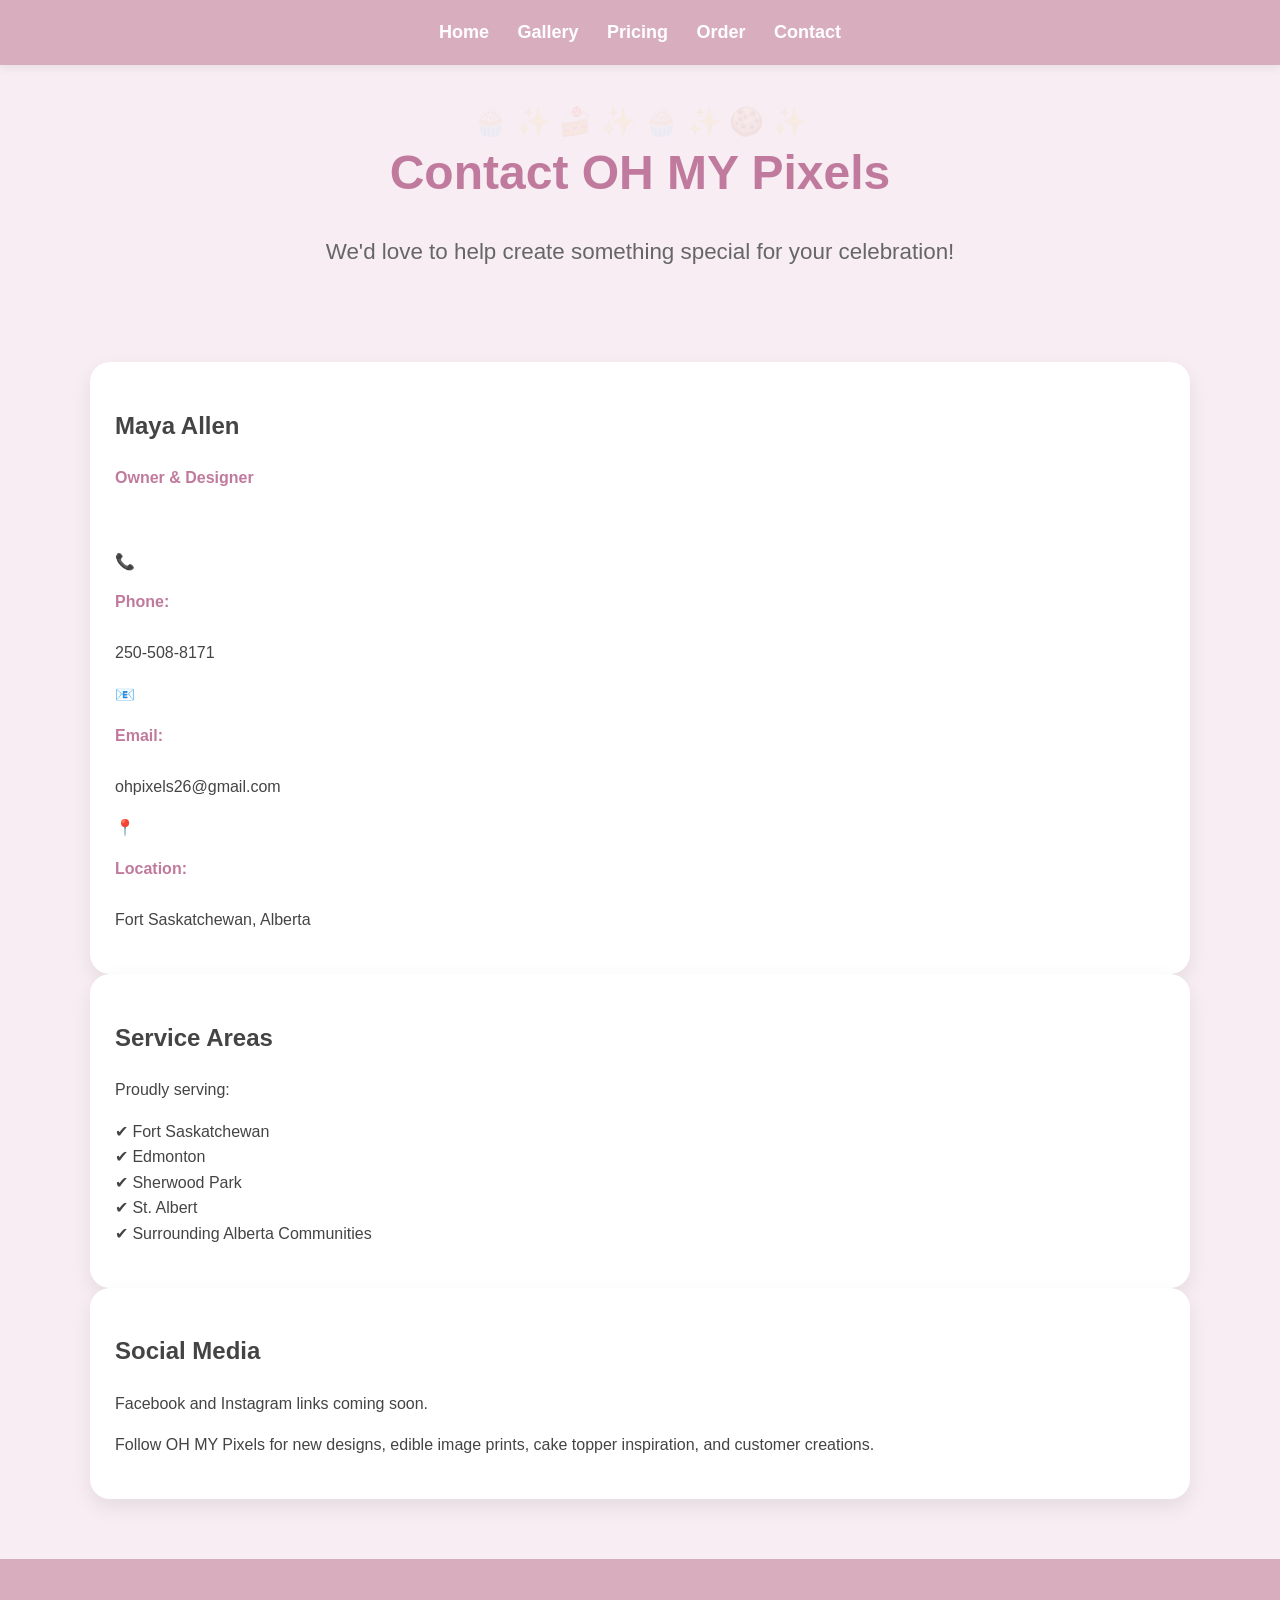
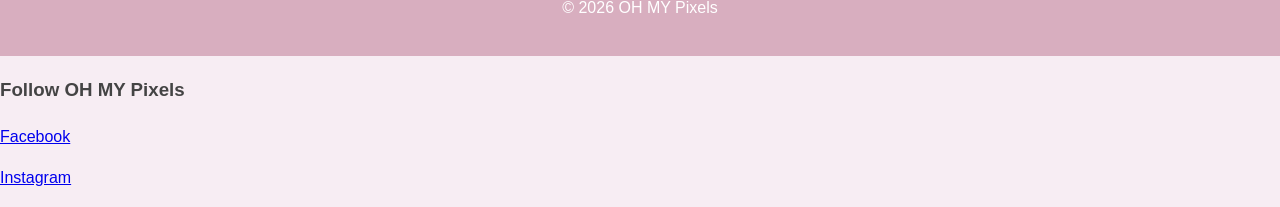
==== contact.html @ 07df61c0 "Update contact.html" ====
<!DOCTYPE html>
<html lang="en">
<head>
    <meta charset="UTF-8">
    <meta name="viewport" content="width=device-width, initial-scale=1.0">
    <title>Contact - OH MY Pixels</title>
    <link rel="stylesheet" href="style.css">
</head>
<body>

<nav>
    <a href="index.html">Home</a>
    <a href="gallery.html">Gallery</a>
    <a href="pricing.html">Pricing</a>
    <a href="order.html">Order</a>
    <a href="contact.html">Contact</a>
</nav>

<header>
    <h1>Contact OH MY Pixels</h1>
    <p>We'd love to help create something special for your celebration!</p>
</header>

<div class="container">

    <div class="card">

        <h2>Maya Allen</h2>
        <p><strong>Owner & Designer</strong></p>

        <br>

        <p>📞 <strong>Phone:</strong><br>
        250-508-8171</p>

        <p>📧 <strong>Email:</strong><br>
        ohpixels26@gmail.com</p>

        <p>📍 <strong>Location:</strong><br>
        Fort Saskatchewan, Alberta</p>

    </div>

    <div class="card">

        <h2>Service Areas</h2>

        <p>
            Proudly serving:
        </p>

        <ul style="list-style:none; padding:0;">
            <li>✔ Fort Saskatchewan</li>
            <li>✔ Edmonton</li>
            <li>✔ Sherwood Park</li>
            <li>✔ St. Albert</li>
            <li>✔ Surrounding Alberta Communities</li>
        </ul>

    </div>

    <div class="card">

        <h2>Social Media</h2>

        <p>
            Facebook and Instagram links coming soon.
        </p>

        <p>
            Follow OH MY Pixels for new designs, edible image prints,
            cake topper inspiration, and customer creations.
        </p>

    </div>

</div>

<footer>
    <p>© 2026 OH MY Pixels</p>
</footer>

</body>
</html>
<h3>Follow OH MY Pixels</h3>

<p>
<a href="https://facebook.com/yourpage" target="_blank">Facebook</a>
</p>

<p>
<a href="https://instagram.com/yourpage" target="_blank">Instagram</a>
</p>
---- style.css ----
body {
    margin: 0;
    font-family: Arial, sans-serif;
    background: #f7edf3;
    color: #444;
    line-height: 1.6;
}

/* Floating background decorations */

body::before {
    content: "🧁 ✨ 🍰 ✨ 🧁 ✨ 🍪 ✨";
    position: fixed;
    top: 100px;
    left: 0;
    width: 100%;
    font-size: 28px;
    opacity: 0.08;
    text-align: center;
    pointer-events: none;
    z-index: -1;
}

body::after {
    content: "✨ 🍩 ✨ 🎂 ✨ 🧁 ✨";
    position: fixed;
    bottom: 100px;
    left: 0;
    width: 100%;
    font-size: 28px;
    opacity: 0.08;
    text-align: center;
    pointer-events: none;
    z-index: -1;
}

/* Navigation */

nav {
    background: #d8aebf;
    text-align: center;
    padding: 18px;
    position: sticky;
    top: 0;
    z-index: 1000;
    box-shadow: 0 2px 10px rgba(0,0,0,0.08);
}

nav a {
    color: white;
    text-decoration: none;
    margin: 0 12px;
    font-weight: bold;
    font-size: 18px;
}

nav a:hover {
    opacity: 0.8;
}

/* Header */

header {
    text-align: center;
    padding: 50px 20px;
}

.logo {
    width: 240px;
    max-width: 90%;
    border-radius: 25px;
}

header h1 {
    color: #c07a9d;
    font-size: 3rem;
    margin-top: 20px;
    margin-bottom: 10px;
}

header p {
    font-size: 1.4rem;
    color: #666;
}

/* Layout */

.container {
    max-width: 1100px;
    margin: auto;
    padding: 20px;
}

/* Hero */

.hero {
    background: rgba(255,255,255,0.85);
    border-radius: 25px;
    padding: 40px;
    text-align: center;
    margin-bottom: 40px;
    box-shadow: 0 8px 20px rgba(0,0,0,0.08);
}

.hero h2 {
    color: #c07a9d;
    font-size: 2.4rem;
}

.hero p {
    font-size: 1.1rem;
}

/* Buttons */

.button {
    display: inline-block;
    background: #c07a9d;
    color: white;
    text-decoration: none;
    padding: 12px 24px;
    margin: 10px;
    border-radius: 30px;
    font-weight: bold;
    transition: 0.3s;
}

.button:hover {
    background: #b06a8c;
}

/* Cards */

.card-grid {
    display: grid;
    grid-template-columns: repeat(auto-fit, minmax(250px, 1fr));
    gap: 25px;
    margin-top: 20px;
}

.card,
.price-box,
.contact-box {
    background: white;
    border-radius: 20px;
    padding: 25px;
    box-shadow: 0 8px 20px rgba(0,0,0,0.08);
}

.card h3,
.price-box h3 {
    color: #c07a9d;
}

/* Featured Image */

.featured-image {
    text-align: center;
    margin-top: 30px;
}

.featured-image img {
    width: 60%;
    max-width: 220px;
    border-radius: 20px;
    box-shadow: 0 10px 25px rgba(0,0,0,0.12);
}

/* Gallery */

.gallery-section {
    margin-bottom: 60px;
}

.gallery-section h2 {
    text-align: center;
    color: #c07a9d;
    margin-bottom: 25px;
}

.gallery-grid {
    display: grid;
    grid-template-columns: repeat(auto-fit, minmax(160px, 1fr));
    gap: 15px;
}

.gallery-grid img {
    width: 100%;
    border-radius: 15px;
    cursor: pointer;
    transition: 0.3s;
    box-shadow: 0 5px 15px rgba(0,0,0,0.08);
}

.gallery-grid img:hover {
    transform: scale(1.04);
}

/* Sections */

section {
    margin-bottom: 50px;
}

section h2 {
    text-align: center;
    color: #c07a9d;
    margin-bottom: 25px;
}

/* Footer */

footer {
    background: #d8aebf;
    color: white;
    text-align: center;
    padding: 20px;
    margin-top: 40px;
}

/* Mobile */

@media (max-width: 768px) {

    nav a {
        display: inline-block;
        margin: 6px;
        font-size: 16px;
    }

    header h1 {
        font-size: 2.4rem;
    }

    .hero h2 {
        font-size: 2rem;
    }

    .hero {
        padding: 25px;
    }
}
.card strong {
    display: block;
    margin-top: 15px;
    color: #c07a9d;
}
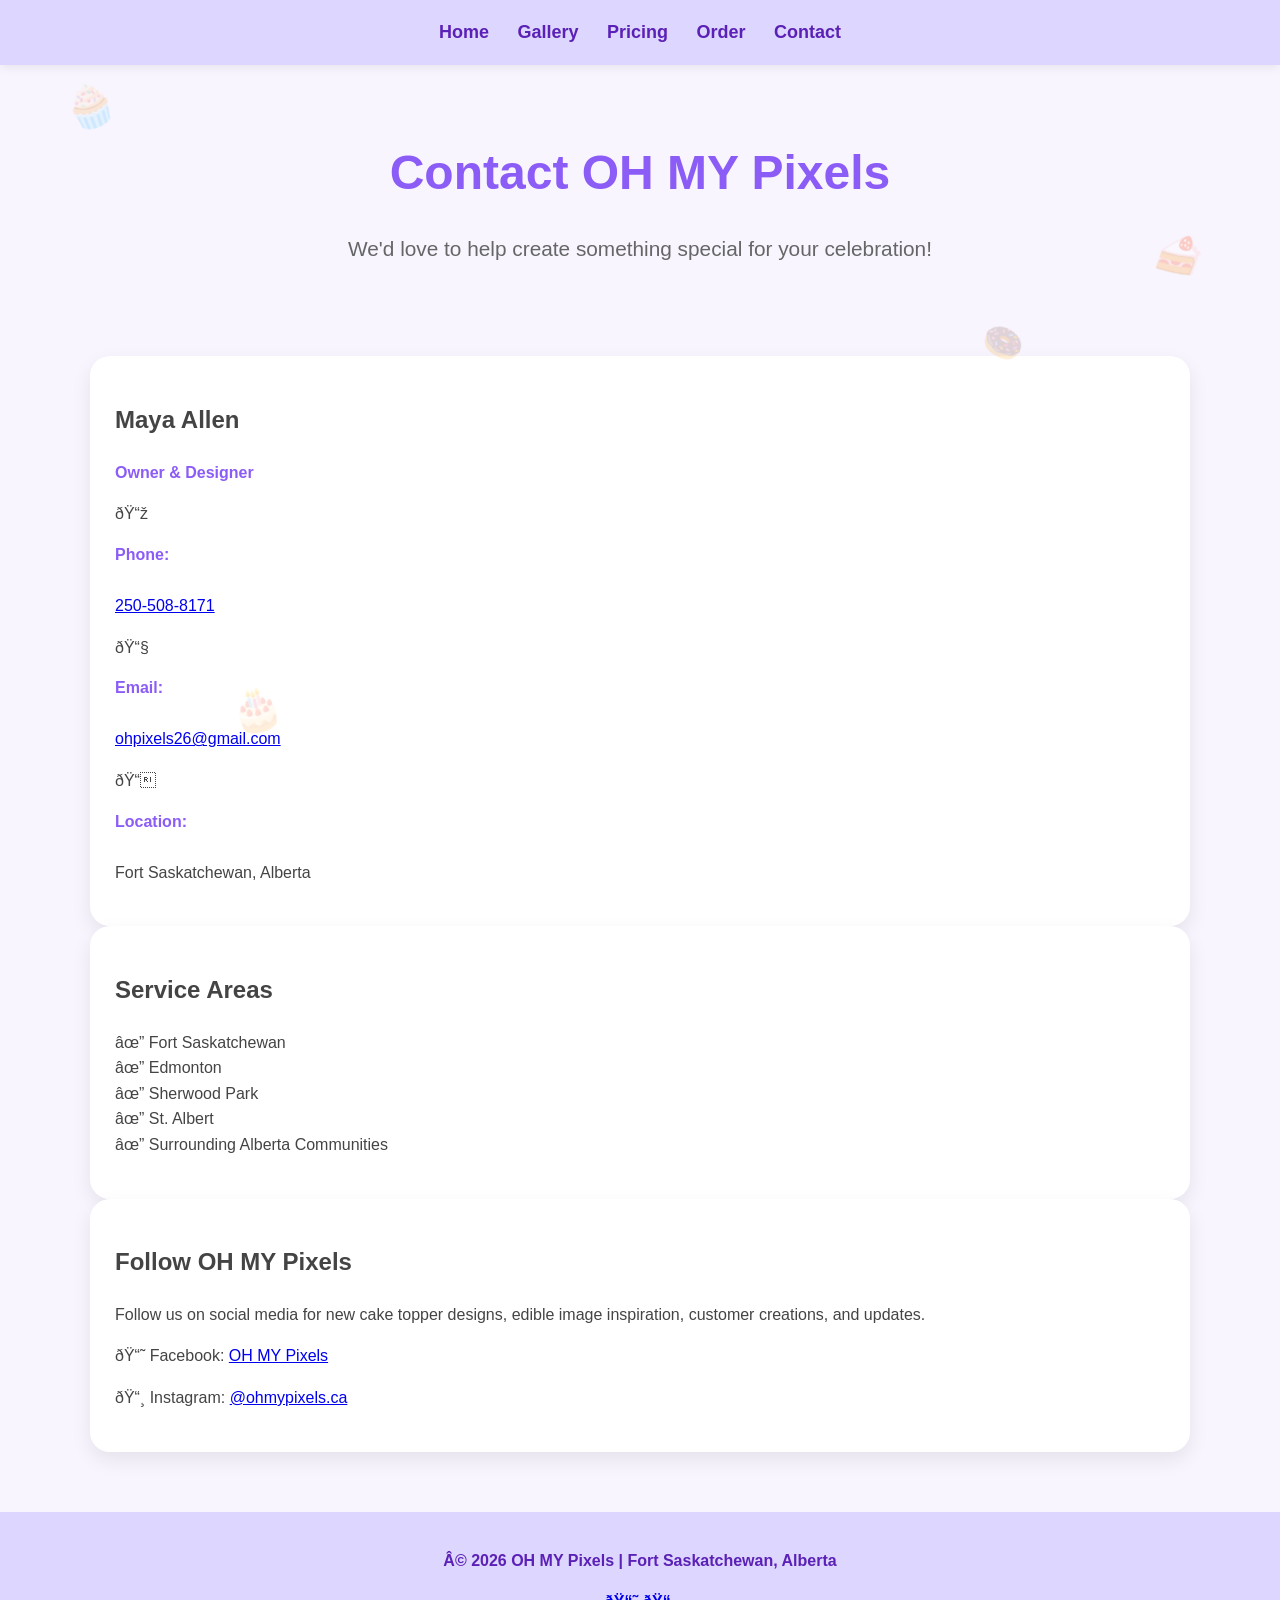
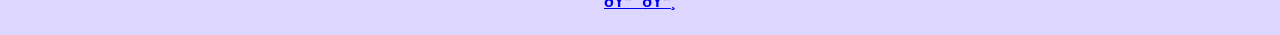
==== commit 0fe40183: "Update contact.html" ====
--- a/contact.html
+++ b/contact.html
@@ -28,16 +28,20 @@
         <h2>Maya Allen</h2>
         <p><strong>Owner & Designer</strong></p>
 
-        <br>
+        <p>
+            ðŸ“ž <strong>Phone:</strong><br>
+            <a href="tel:2505088171">250-508-8171</a>
+        </p>
 
-        <p>📞 <strong>Phone:</strong><br>
-        250-508-8171</p>
+        <p>
+            ðŸ“§ <strong>Email:</strong><br>
+            <a href="mailto:ohpixels26@gmail.com">ohpixels26@gmail.com</a>
+        </p>
 
-        <p>📧 <strong>Email:</strong><br>
-        ohpixels26@gmail.com</p>
-
-        <p>📍 <strong>Location:</strong><br>
-        Fort Saskatchewan, Alberta</p>
+        <p>
+            ðŸ“ <strong>Location:</strong><br>
+            Fort Saskatchewan, Alberta
+        </p>
 
     </div>
 
@@ -45,31 +49,37 @@
 
         <h2>Service Areas</h2>
 
-        <p>
-            Proudly serving:
-        </p>
-
         <ul style="list-style:none; padding:0;">
-            <li>✔ Fort Saskatchewan</li>
-            <li>✔ Edmonton</li>
-            <li>✔ Sherwood Park</li>
-            <li>✔ St. Albert</li>
-            <li>✔ Surrounding Alberta Communities</li>
+            <li>âœ” Fort Saskatchewan</li>
+            <li>âœ” Edmonton</li>
+            <li>âœ” Sherwood Park</li>
+            <li>âœ” St. Albert</li>
+            <li>âœ” Surrounding Alberta Communities</li>
         </ul>
 
     </div>
 
     <div class="card">
 
-        <h2>Social Media</h2>
+        <h2>Follow OH MY Pixels</h2>
 
         <p>
-            Facebook and Instagram links coming soon.
+            Follow us on social media for new cake topper designs,
+            edible image inspiration, customer creations, and updates.
         </p>
 
         <p>
-            Follow OH MY Pixels for new designs, edible image prints,
-            cake topper inspiration, and customer creations.
+            ðŸ“˜ Facebook:
+            <a href="https://www.facebook.com/share/18qKzLaj9M/" target="_blank">
+                OH MY Pixels
+            </a>
+        </p>
+
+        <p>
+            ðŸ“¸ Instagram:
+            <a href="https://www.instagram.com/ohmypixels.ca?igsh=MWthaDJpNGJtOWVhNw==" target="_blank">
+                @ohmypixels.ca
+            </a>
         </p>
 
     </div>
@@ -77,17 +87,22 @@
 </div>
 
 <footer>
-    <p>© 2026 OH MY Pixels</p>
+
+    <p>Â© 2026 OH MY Pixels | Fort Saskatchewan, Alberta</p>
+
+    <div class="social-links">
+
+        <a href="https://www.facebook.com/share/18qKzLaj9M/" target="_blank" title="Facebook">
+            ðŸ“˜
+        </a>
+
+        <a href="https://www.instagram.com/ohmypixels.ca?igsh=MWthaDJpNGJtOWVhNw==" target="_blank" title="Instagram">
+            ðŸ“¸
+        </a>
+
+    </div>
+
 </footer>
 
 </body>
 </html>
-<h3>Follow OH MY Pixels</h3>
-
-<p>
-<a href="https://facebook.com/yourpage" target="_blank">Facebook</a>
-</p>
-
-<p>
-<a href="https://instagram.com/yourpage" target="_blank">Instagram</a>
-</p>
--- a/style.css
+++ b/style.css
@@ -1,57 +1,102 @@
+/* =========================
+   OH MY PIXELS STYLE SHEET
+   ========================= */
+
 body {
     margin: 0;
     font-family: Arial, sans-serif;
-    background: #f7edf3;
+    background: #f8f5ff;
     color: #444;
     line-height: 1.6;
-}
-
-/* Floating background decorations */
+    overflow-x: hidden;
+}
+
+/* Scattered Bakery Background */
 
 body::before {
-    content: "🧁 ✨ 🍰 ✨ 🧁 ✨ 🍪 ✨";
-    position: fixed;
-    top: 100px;
-    left: 0;
-    width: 100%;
-    font-size: 28px;
-    opacity: 0.08;
-    text-align: center;
-    pointer-events: none;
-    z-index: -1;
+    content: "🧁";
+    position: fixed;
+    top: 8%;
+    left: 5%;
+    font-size: 42px;
+    opacity: 0.25;
+    transform: rotate(-18deg);
+    pointer-events: none;
 }
 
 body::after {
-    content: "✨ 🍩 ✨ 🎂 ✨ 🧁 ✨";
-    position: fixed;
-    bottom: 100px;
-    left: 0;
-    width: 100%;
-    font-size: 28px;
-    opacity: 0.08;
-    text-align: center;
-    pointer-events: none;
-    z-index: -1;
+    content: "🍰";
+    position: fixed;
+    top: 25%;
+    right: 6%;
+    font-size: 38px;
+    opacity: 0.25;
+    transform: rotate(22deg);
+    pointer-events: none;
+}
+
+header::before {
+    content: "🍪";
+    position: fixed;
+    top: 45%;
+    left: 10%;
+    font-size: 34px;
+    opacity: 0.22;
+    transform: rotate(-30deg);
+    pointer-events: none;
+}
+
+header::after {
+    content: "🧁";
+    position: fixed;
+    top: 65%;
+    right: 8%;
+    font-size: 40px;
+    opacity: 0.22;
+    transform: rotate(25deg);
+    pointer-events: none;
+}
+
+.container::before {
+    content: "🎂";
+    position: fixed;
+    top: 75%;
+    left: 18%;
+    font-size: 42px;
+    opacity: 0.22;
+    transform: rotate(-15deg);
+    pointer-events: none;
+}
+
+.container::after {
+    content: "🍩";
+    position: fixed;
+    top: 35%;
+    right: 20%;
+    font-size: 34px;
+    opacity: 0.22;
+    transform: rotate(30deg);
+    pointer-events: none;
 }
 
 /* Navigation */
 
 nav {
-    background: #d8aebf;
+    background: #ddd6fe;
     text-align: center;
     padding: 18px;
     position: sticky;
     top: 0;
-    z-index: 1000;
+    z-index: 999;
     box-shadow: 0 2px 10px rgba(0,0,0,0.08);
 }
 
 nav a {
-    color: white;
+    color: #5b21b6;
     text-decoration: none;
     margin: 0 12px;
+    font-size: 18px;
     font-weight: bold;
-    font-size: 18px;
 }
 
 nav a:hover {
@@ -63,23 +108,23 @@
 header {
     text-align: center;
     padding: 50px 20px;
+    position: relative;
 }
 
 .logo {
-    width: 240px;
+    width: 260px;
     max-width: 90%;
     border-radius: 25px;
 }
 
 header h1 {
-    color: #c07a9d;
+    color: #8b5cf6;
     font-size: 3rem;
-    margin-top: 20px;
-    margin-bottom: 10px;
+    margin: 20px 0 10px;
 }
 
 header p {
-    font-size: 1.4rem;
+    font-size: 1.3rem;
     color: #666;
 }
 
@@ -89,22 +134,24 @@
     max-width: 1100px;
     margin: auto;
     padding: 20px;
-}
-
-/* Hero */
+    position: relative;
+}
+
+/* Hero Section */
 
 .hero {
-    background: rgba(255,255,255,0.85);
+    background: rgba(255,255,255,0.95);
+    padding: 40px;
     border-radius: 25px;
-    padding: 40px;
-    text-align: center;
+    text-align: center;
+    box-shadow: 0 8px 20px rgba(0,0,0,0.08);
     margin-bottom: 40px;
-    box-shadow: 0 8px 20px rgba(0,0,0,0.08);
 }
 
 .hero h2 {
-    color: #c07a9d;
-    font-size: 2.4rem;
+    color: #8b5cf6;
+    font-size: 2.5rem;
+    margin-bottom: 20px;
 }
 
 .hero p {
@@ -115,32 +162,33 @@
 
 .button {
     display: inline-block;
-    background: #c07a9d;
+    background: #a78bfa;
     color: white;
     text-decoration: none;
     padding: 12px 24px;
+    border-radius: 30px;
     margin: 10px;
-    border-radius: 30px;
     font-weight: bold;
     transition: 0.3s;
 }
 
 .button:hover {
-    background: #b06a8c;
+    background: #8b5cf6;
 }
 
 /* Cards */
 
-.card-grid {
+.card-grid,
+.review-grid {
     display: grid;
-    grid-template-columns: repeat(auto-fit, minmax(250px, 1fr));
+    grid-template-columns: repeat(auto-fit,minmax(250px,1fr));
     gap: 25px;
-    margin-top: 20px;
 }
 
 .card,
 .price-box,
-.contact-box {
+.contact-box,
+.review-card {
     background: white;
     border-radius: 20px;
     padding: 25px;
@@ -148,22 +196,27 @@
 }
 
 .card h3,
-.price-box h3 {
-    color: #c07a9d;
-}
-
-/* Featured Image */
-
-.featured-image {
-    text-align: center;
-    margin-top: 30px;
-}
-
-.featured-image img {
-    width: 60%;
-    max-width: 220px;
-    border-radius: 20px;
-    box-shadow: 0 10px 25px rgba(0,0,0,0.12);
+.price-box h3,
+.review-card h4 {
+    color: #8b5cf6;
+}
+
+.card strong {
+    display: block;
+    margin-top: 15px;
+    color: #8b5cf6;
+}
+
+/* Sections */
+
+section {
+    margin-bottom: 50px;
+}
+
+section h2 {
+    text-align: center;
+    color: #8b5cf6;
+    margin-bottom: 25px;
 }
 
 /* Gallery */
@@ -172,20 +225,16 @@
     margin-bottom: 60px;
 }
 
-.gallery-section h2 {
-    text-align: center;
-    color: #c07a9d;
-    margin-bottom: 25px;
-}
-
 .gallery-grid {
     display: grid;
-    grid-template-columns: repeat(auto-fit, minmax(160px, 1fr));
+    grid-template-columns: repeat(auto-fit,minmax(180px,1fr));
     gap: 15px;
 }
 
 .gallery-grid img {
     width: 100%;
+    aspect-ratio: 1 / 1;
+    object-fit: cover;
     border-radius: 15px;
     cursor: pointer;
     transition: 0.3s;
@@ -196,26 +245,15 @@
     transform: scale(1.04);
 }
 
-/* Sections */
-
-section {
-    margin-bottom: 50px;
-}
-
-section h2 {
-    text-align: center;
-    color: #c07a9d;
-    margin-bottom: 25px;
-}
-
 /* Footer */
 
 footer {
-    background: #d8aebf;
-    color: white;
+    background: #ddd6fe;
+    color: #5b21b6;
     text-align: center;
     padding: 20px;
     margin-top: 40px;
+    font-weight: bold;
 }
 
 /* Mobile */
@@ -223,25 +261,27 @@
 @media (max-width: 768px) {
 
     nav a {
-        display: inline-block;
-        margin: 6px;
         font-size: 16px;
+        margin: 0 6px;
     }
 
     header h1 {
-        font-size: 2.4rem;
+        font-size: 2.3rem;
+    }
+
+    header p {
+        font-size: 1.1rem;
+    }
+
+    .hero {
+        padding: 25px;
     }
 
     .hero h2 {
         font-size: 2rem;
     }
 
-    .hero {
-        padding: 25px;
-    }
-}
-.card strong {
-    display: block;
-    margin-top: 15px;
-    color: #c07a9d;
-}
+    .logo {
+        width: 220px;
+    }
+}
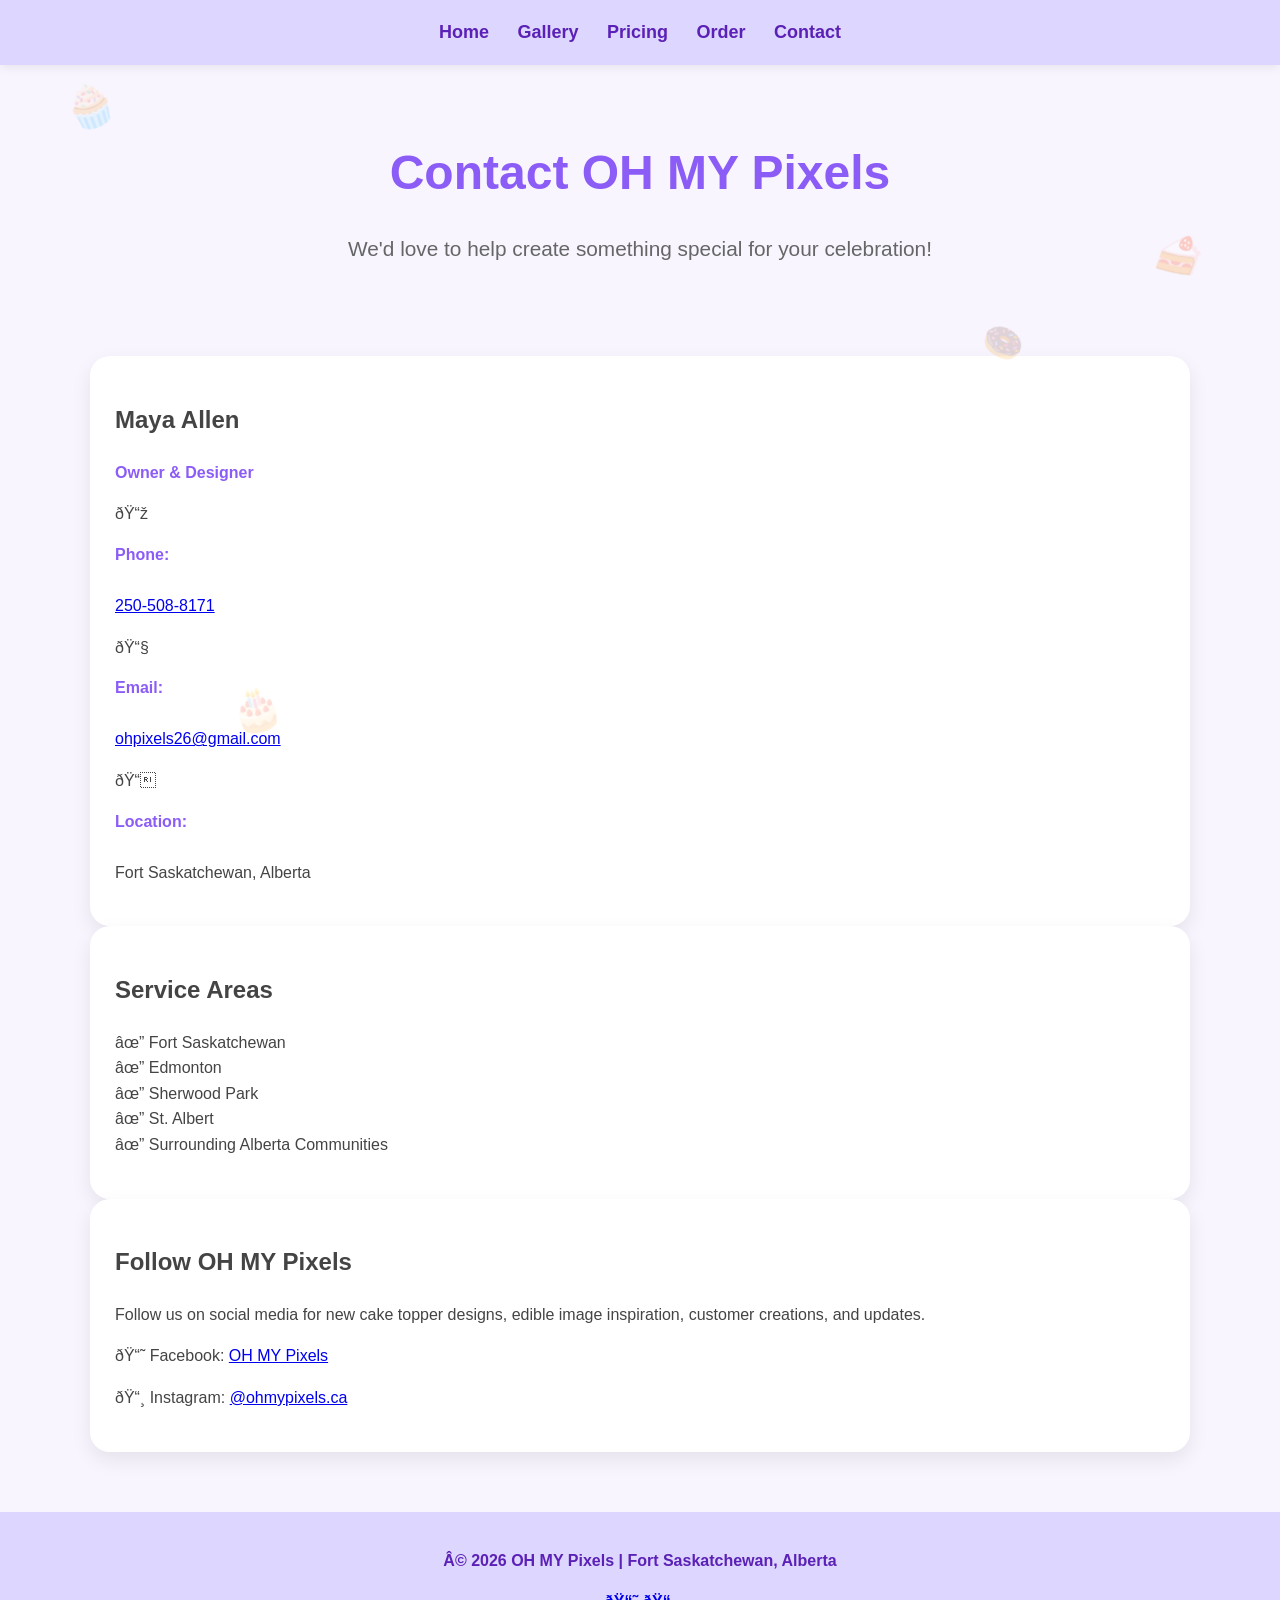
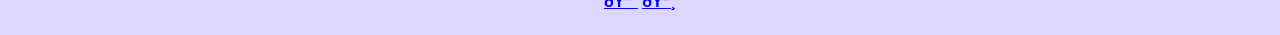
==== commit a853b262: "Update contact.html" ====
--- a/contact.html
+++ b/contact.html
@@ -24,31 +24,21 @@
 <div class="container">
 
     <div class="card">
-
         <h2>Maya Allen</h2>
         <p><strong>Owner & Designer</strong></p>
 
-        <p>
-            ðŸ“ž <strong>Phone:</strong><br>
-            <a href="tel:2505088171">250-508-8171</a>
-        </p>
+        <p>ðŸ“ž <strong>Phone:</strong><br>
+        <a href="tel:2505088171">250-508-8171</a></p>
 
-        <p>
-            ðŸ“§ <strong>Email:</strong><br>
-            <a href="mailto:ohpixels26@gmail.com">ohpixels26@gmail.com</a>
-        </p>
+        <p>ðŸ“§ <strong>Email:</strong><br>
+        <a href="mailto:ohpixels26@gmail.com">ohpixels26@gmail.com</a></p>
 
-        <p>
-            ðŸ“ <strong>Location:</strong><br>
-            Fort Saskatchewan, Alberta
-        </p>
-
+        <p>ðŸ“ <strong>Location:</strong><br>
+        Fort Saskatchewan, Alberta</p>
     </div>
 
     <div class="card">
-
         <h2>Service Areas</h2>
-
         <ul style="list-style:none; padding:0;">
             <li>âœ” Fort Saskatchewan</li>
             <li>âœ” Edmonton</li>
@@ -56,52 +46,30 @@
             <li>âœ” St. Albert</li>
             <li>âœ” Surrounding Alberta Communities</li>
         </ul>
-
     </div>
 
     <div class="card">
-
         <h2>Follow OH MY Pixels</h2>
 
-        <p>
-            Follow us on social media for new cake topper designs,
-            edible image inspiration, customer creations, and updates.
-        </p>
+        <p>Follow us on social media for new cake topper designs,
+        edible image inspiration, customer creations, and updates.</p>
 
-        <p>
-            ðŸ“˜ Facebook:
-            <a href="https://www.facebook.com/share/18qKzLaj9M/" target="_blank">
-                OH MY Pixels
-            </a>
-        </p>
+        <p>ðŸ“˜ Facebook:
+        <a href="https://www.facebook.com/share/18qKzLaj9M/" target="_blank">OH MY Pixels</a></p>
 
-        <p>
-            ðŸ“¸ Instagram:
-            <a href="https://www.instagram.com/ohmypixels.ca?igsh=MWthaDJpNGJtOWVhNw==" target="_blank">
-                @ohmypixels.ca
-            </a>
-        </p>
-
+        <p>ðŸ“¸ Instagram:
+        <a href="https://www.instagram.com/ohmypixels.ca?igsh=MWthaDJpNGJtOWVhNw==" target="_blank">@ohmypixels.ca</a></p>
     </div>
 
 </div>
 
 <footer>
-
     <p>Â© 2026 OH MY Pixels | Fort Saskatchewan, Alberta</p>
 
     <div class="social-links">
-
-        <a href="https://www.facebook.com/share/18qKzLaj9M/" target="_blank" title="Facebook">
-            ðŸ“˜
-        </a>
-
-        <a href="https://www.instagram.com/ohmypixels.ca?igsh=MWthaDJpNGJtOWVhNw==" target="_blank" title="Instagram">
-            ðŸ“¸
-        </a>
-
+        <a href="https://www.facebook.com/share/18qKzLaj9M/" target="_blank">ðŸ“˜</a>
+        <a href="https://www.instagram.com/ohmypixels.ca?igsh=MWthaDJpNGJtOWVhNw==" target="_blank">ðŸ“¸</a>
     </div>
-
 </footer>
 
 </body>
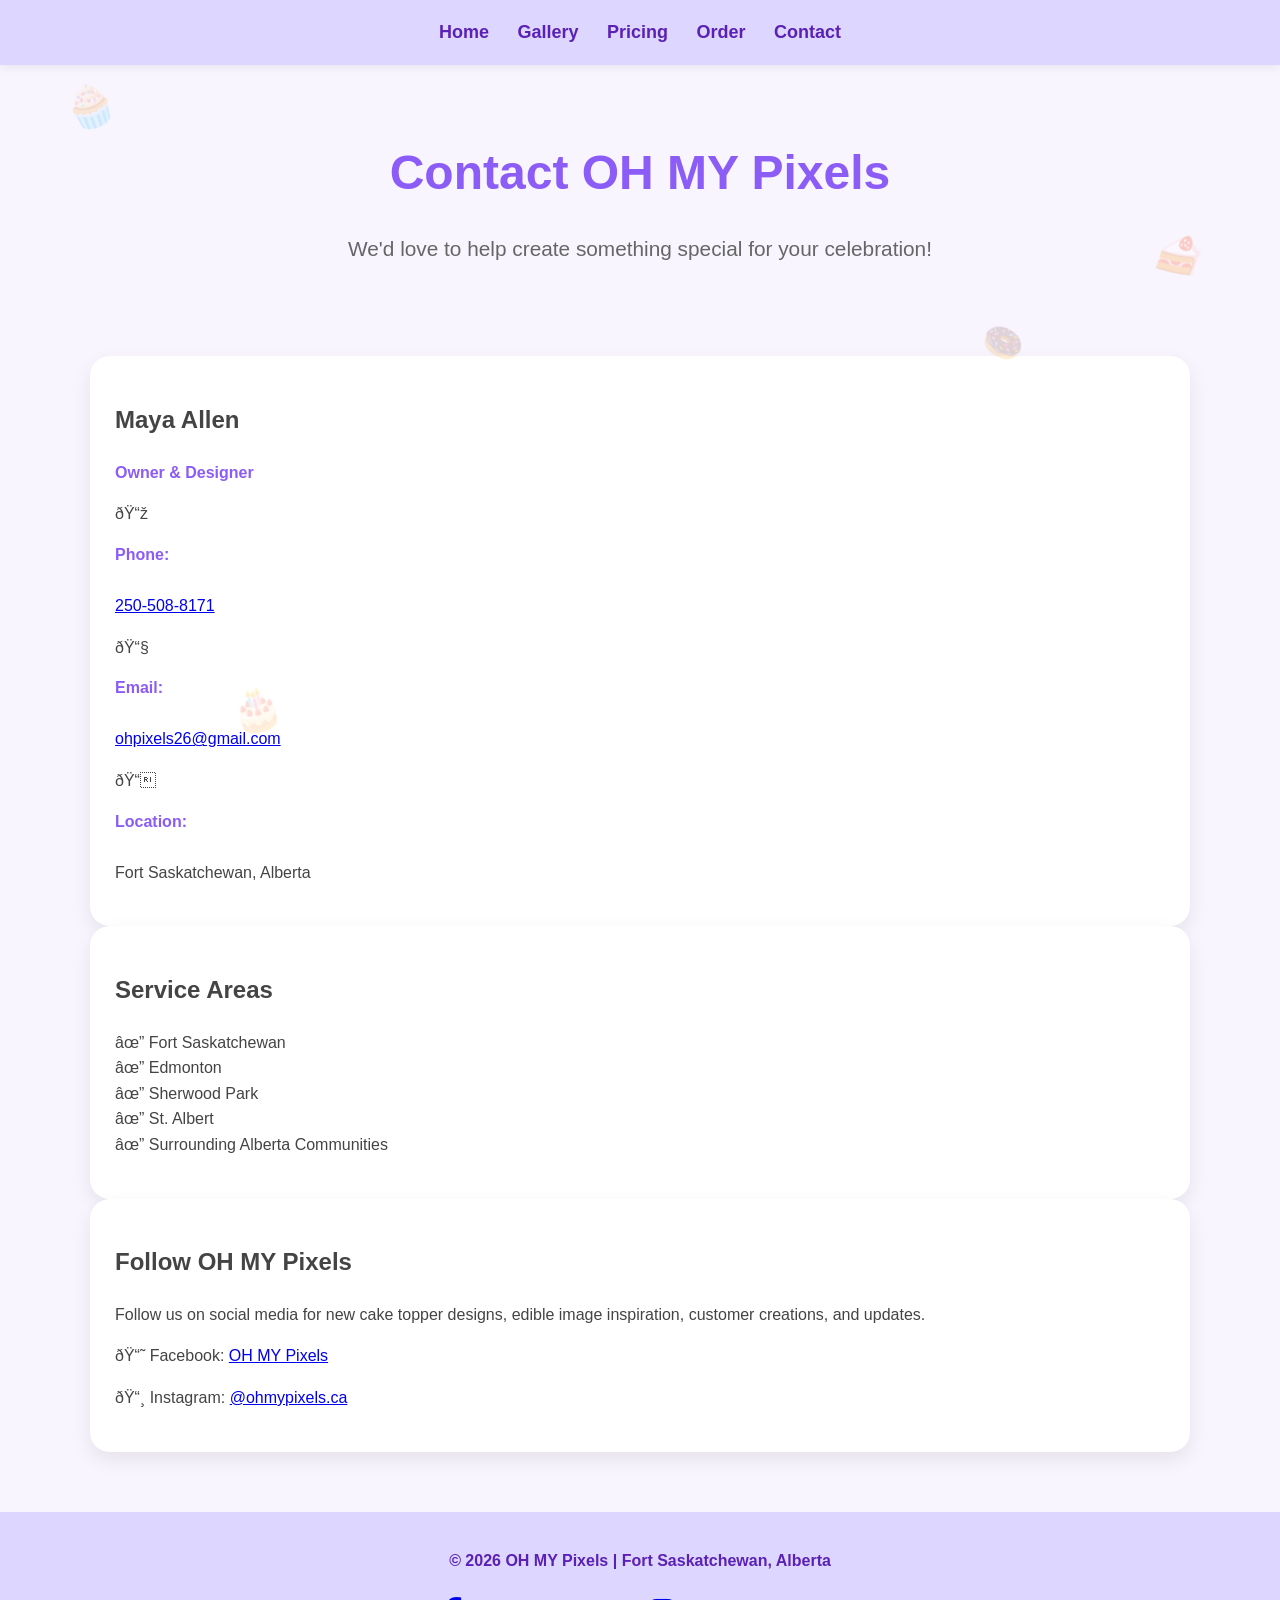
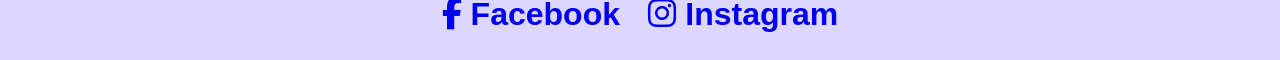
==== commit 81172a15: "Update contact.html" ====
--- a/contact.html
+++ b/contact.html
@@ -3,8 +3,11 @@
 <head>
     <meta charset="UTF-8">
     <meta name="viewport" content="width=device-width, initial-scale=1.0">
+
     <title>Contact - OH MY Pixels</title>
+
     <link rel="stylesheet" href="style.css">
+    <link rel="stylesheet" href="https://cdnjs.cloudflare.com/ajax/libs/font-awesome/6.5.2/css/all.min.css">
 </head>
 <body>
 
@@ -62,14 +65,32 @@
     </div>
 
 </div>
+<footer>
 
-<footer>
-    <p>Â© 2026 OH MY Pixels | Fort Saskatchewan, Alberta</p>
+    <p>© 2026 OH MY Pixels | Fort Saskatchewan, Alberta</p>
 
     <div class="social-links">
-        <a href="https://www.facebook.com/share/18qKzLaj9M/" target="_blank">ðŸ“˜</a>
-        <a href="https://www.instagram.com/ohmypixels.ca?igsh=MWthaDJpNGJtOWVhNw==" target="_blank">ðŸ“¸</a>
+
+        <a href="https://www.facebook.com/share/18qKzLaj9M/"
+           target="_blank"
+           class="facebook-link">
+
+            <i class="fab fa-facebook-f"></i>
+            <span>Facebook</span>
+
+        </a>
+
+        <a href="https://www.instagram.com/ohmypixels.ca?igsh=MWthaDJpNGJtOWVhNw=="
+           target="_blank"
+           class="instagram-link">
+
+            <i class="fab fa-instagram"></i>
+            <span>Instagram</span>
+
+        </a>
+
     </div>
+
 </footer>
 
 </body>
--- a/style.css
+++ b/style.css
@@ -285,3 +285,20 @@
         width: 220px;
     }
 }
+/* Social Footer */
+
+.social-links {
+    margin-top: 5px;
+}
+
+.social-links a {
+    display: inline-block;
+    text-decoration: none;
+    font-size: 32px;
+    margin: 0 12px;
+    transition: transform 0.3s ease;
+}
+
+.social-links a:hover {
+    transform: scale(1.25);
+}
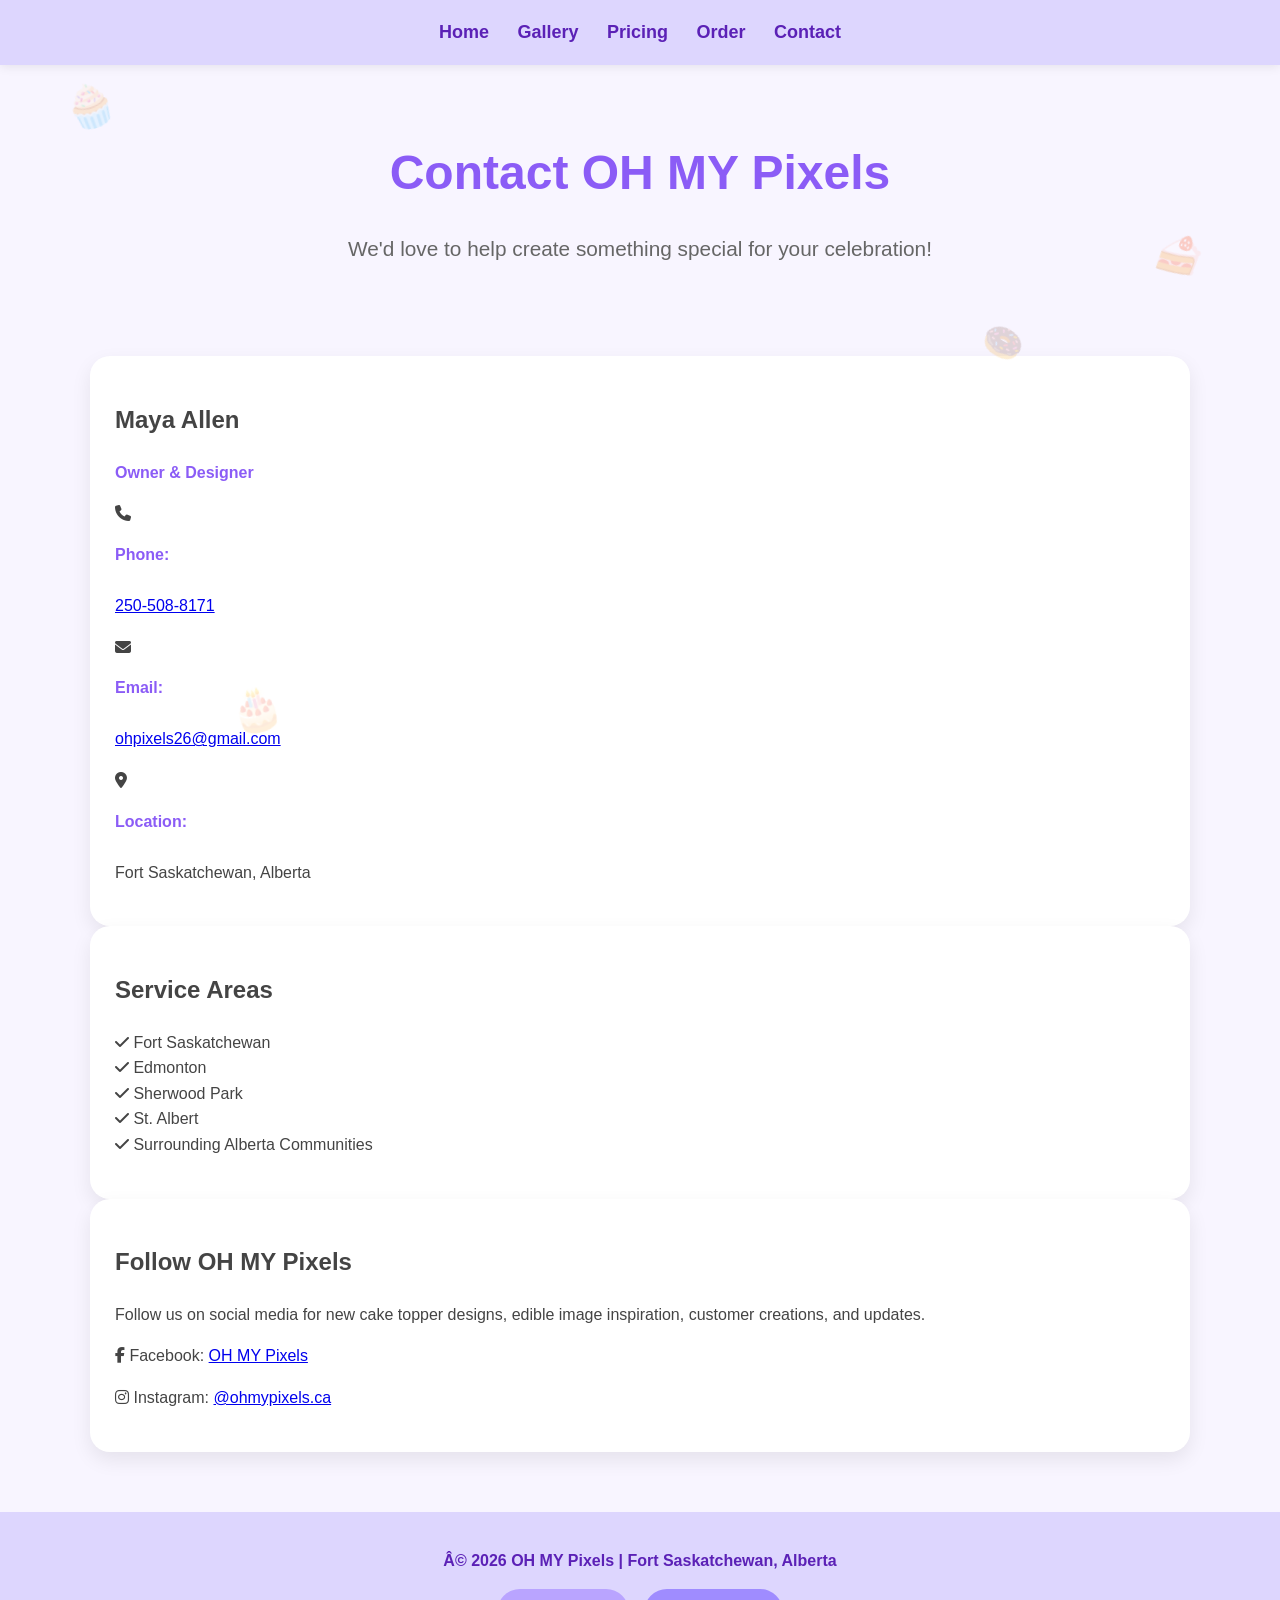
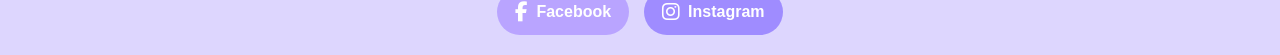
==== commit 6bb51e51: "Update contact.html" ====
--- a/contact.html
+++ b/contact.html
@@ -30,63 +30,74 @@
         <h2>Maya Allen</h2>
         <p><strong>Owner & Designer</strong></p>
 
-        <p>ðŸ“ž <strong>Phone:</strong><br>
-        <a href="tel:2505088171">250-508-8171</a></p>
+        <p>
+            <i class="fas fa-phone"></i>
+            <strong>Phone:</strong><br>
+            <a href="tel:2505088171">250-508-8171</a>
+        </p>
 
-        <p>ðŸ“§ <strong>Email:</strong><br>
-        <a href="mailto:ohpixels26@gmail.com">ohpixels26@gmail.com</a></p>
+        <p>
+            <i class="fas fa-envelope"></i>
+            <strong>Email:</strong><br>
+            <a href="mailto:ohpixels26@gmail.com">ohpixels26@gmail.com</a>
+        </p>
 
-        <p>ðŸ“ <strong>Location:</strong><br>
-        Fort Saskatchewan, Alberta</p>
+        <p>
+            <i class="fas fa-location-dot"></i>
+            <strong>Location:</strong><br>
+            Fort Saskatchewan, Alberta
+        </p>
     </div>
 
     <div class="card">
         <h2>Service Areas</h2>
+
         <ul style="list-style:none; padding:0;">
-            <li>âœ” Fort Saskatchewan</li>
-            <li>âœ” Edmonton</li>
-            <li>âœ” Sherwood Park</li>
-            <li>âœ” St. Albert</li>
-            <li>âœ” Surrounding Alberta Communities</li>
+            <li><i class="fas fa-check"></i> Fort Saskatchewan</li>
+            <li><i class="fas fa-check"></i> Edmonton</li>
+            <li><i class="fas fa-check"></i> Sherwood Park</li>
+            <li><i class="fas fa-check"></i> St. Albert</li>
+            <li><i class="fas fa-check"></i> Surrounding Alberta Communities</li>
         </ul>
     </div>
 
     <div class="card">
         <h2>Follow OH MY Pixels</h2>
 
-        <p>Follow us on social media for new cake topper designs,
-        edible image inspiration, customer creations, and updates.</p>
+        <p>
+            Follow us on social media for new cake topper designs,
+            edible image inspiration, customer creations, and updates.
+        </p>
 
-        <p>ðŸ“˜ Facebook:
-        <a href="https://www.facebook.com/share/18qKzLaj9M/" target="_blank">OH MY Pixels</a></p>
+        <p>
+            <i class="fab fa-facebook-f"></i>
+            Facebook:
+            <a href="https://www.facebook.com/share/18qKzLaj9M/" target="_blank">OH MY Pixels</a>
+        </p>
 
-        <p>ðŸ“¸ Instagram:
-        <a href="https://www.instagram.com/ohmypixels.ca?igsh=MWthaDJpNGJtOWVhNw==" target="_blank">@ohmypixels.ca</a></p>
+        <p>
+            <i class="fab fa-instagram"></i>
+            Instagram:
+            <a href="https://www.instagram.com/ohmypixels.ca?igsh=MWthaDJpNGJtOWVhNw==" target="_blank">@ohmypixels.ca</a>
+        </p>
     </div>
 
 </div>
+
 <footer>
 
-    <p>© 2026 OH MY Pixels | Fort Saskatchewan, Alberta</p>
+    <p>Â© 2026 OH MY Pixels | Fort Saskatchewan, Alberta</p>
 
     <div class="social-links">
 
-        <a href="https://www.facebook.com/share/18qKzLaj9M/"
-           target="_blank"
-           class="facebook-link">
-
+        <a href="https://www.facebook.com/share/18qKzLaj9M/" target="_blank" class="facebook-link">
             <i class="fab fa-facebook-f"></i>
             <span>Facebook</span>
-
         </a>
 
-        <a href="https://www.instagram.com/ohmypixels.ca?igsh=MWthaDJpNGJtOWVhNw=="
-           target="_blank"
-           class="instagram-link">
-
+        <a href="https://www.instagram.com/ohmypixels.ca?igsh=MWthaDJpNGJtOWVhNw==" target="_blank" class="instagram-link">
             <i class="fab fa-instagram"></i>
             <span>Instagram</span>
-
         </a>
 
     </div>
--- a/style.css
+++ b/style.css
@@ -288,17 +288,39 @@
 /* Social Footer */
 
 .social-links {
-    margin-top: 5px;
+    display: flex;
+    justify-content: center;
+    gap: 15px;
+    margin-top: 10px;
+    flex-wrap: wrap;
 }
 
 .social-links a {
-    display: inline-block;
+    display: flex;
+    align-items: center;
+    gap: 8px;
     text-decoration: none;
-    font-size: 32px;
-    margin: 0 12px;
-    transition: transform 0.3s ease;
+    padding: 10px 18px;
+    border-radius: 30px;
+    font-weight: bold;
+    transition: all 0.3s ease;
+}
+
+.facebook-link {
+    background: #b9a4ff;
+    color: white;
+}
+
+.instagram-link {
+    background: #9f8cff;
+    color: white;
 }
 
 .social-links a:hover {
-    transform: scale(1.25);
-}
+    transform: translateY(-3px);
+    box-shadow: 0 6px 15px rgba(0,0,0,0.15);
+}
+
+.social-links i {
+    font-size: 20px;
+}
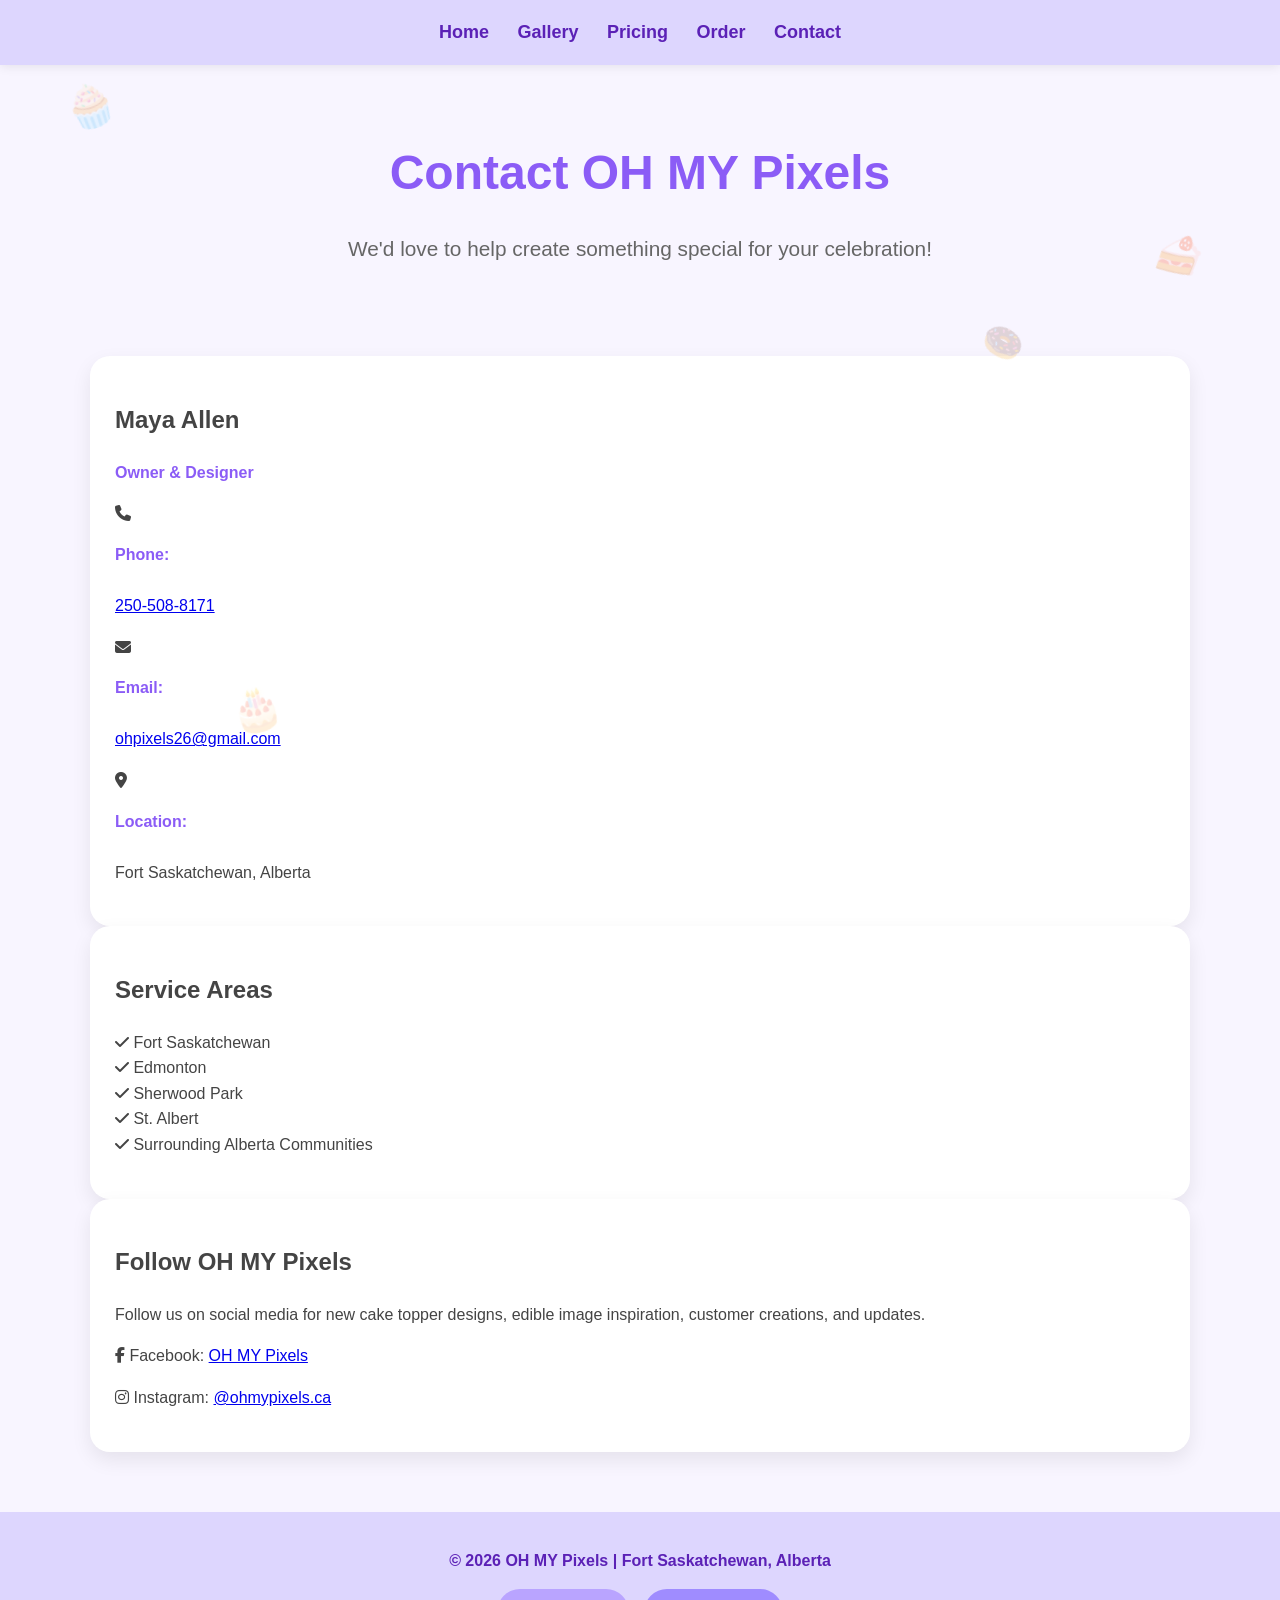
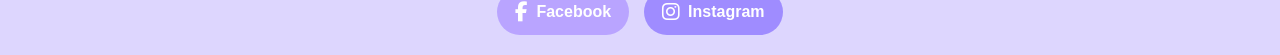
==== commit 2cc3edb5: "Update contact.html" ====
--- a/contact.html
+++ b/contact.html
@@ -8,6 +8,8 @@
 
     <link rel="stylesheet" href="style.css">
     <link rel="stylesheet" href="https://cdnjs.cloudflare.com/ajax/libs/font-awesome/6.5.2/css/all.min.css">
+    <link rel="icon" type="image/jpeg" href="images/logo/Logo.jpg">
+    <link rel="icon" type="image/png" href="favicon.png">    
 </head>
 <body>
 
@@ -86,7 +88,7 @@
 
 <footer>
 
-    <p>Â© 2026 OH MY Pixels | Fort Saskatchewan, Alberta</p>
+    <p>© 2026 OH MY Pixels | Fort Saskatchewan, Alberta</p>
 
     <div class="social-links">
 
